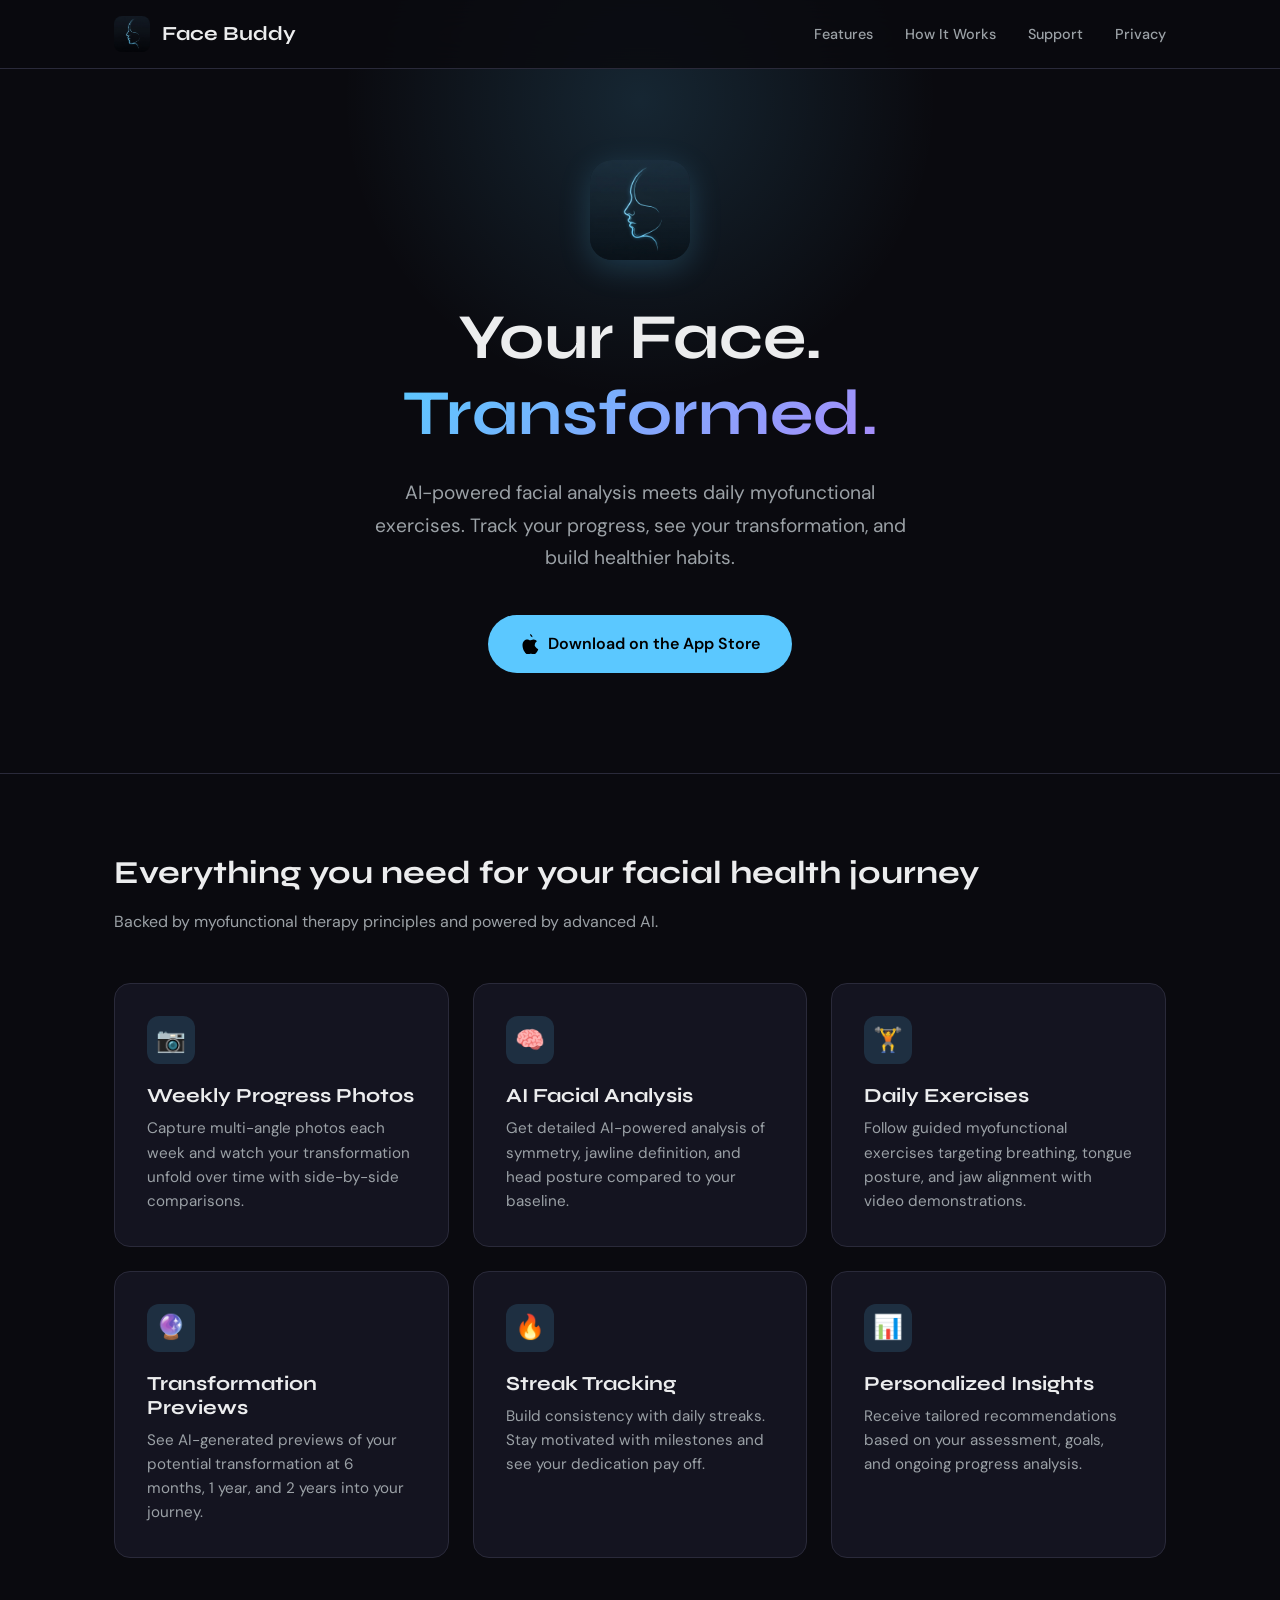
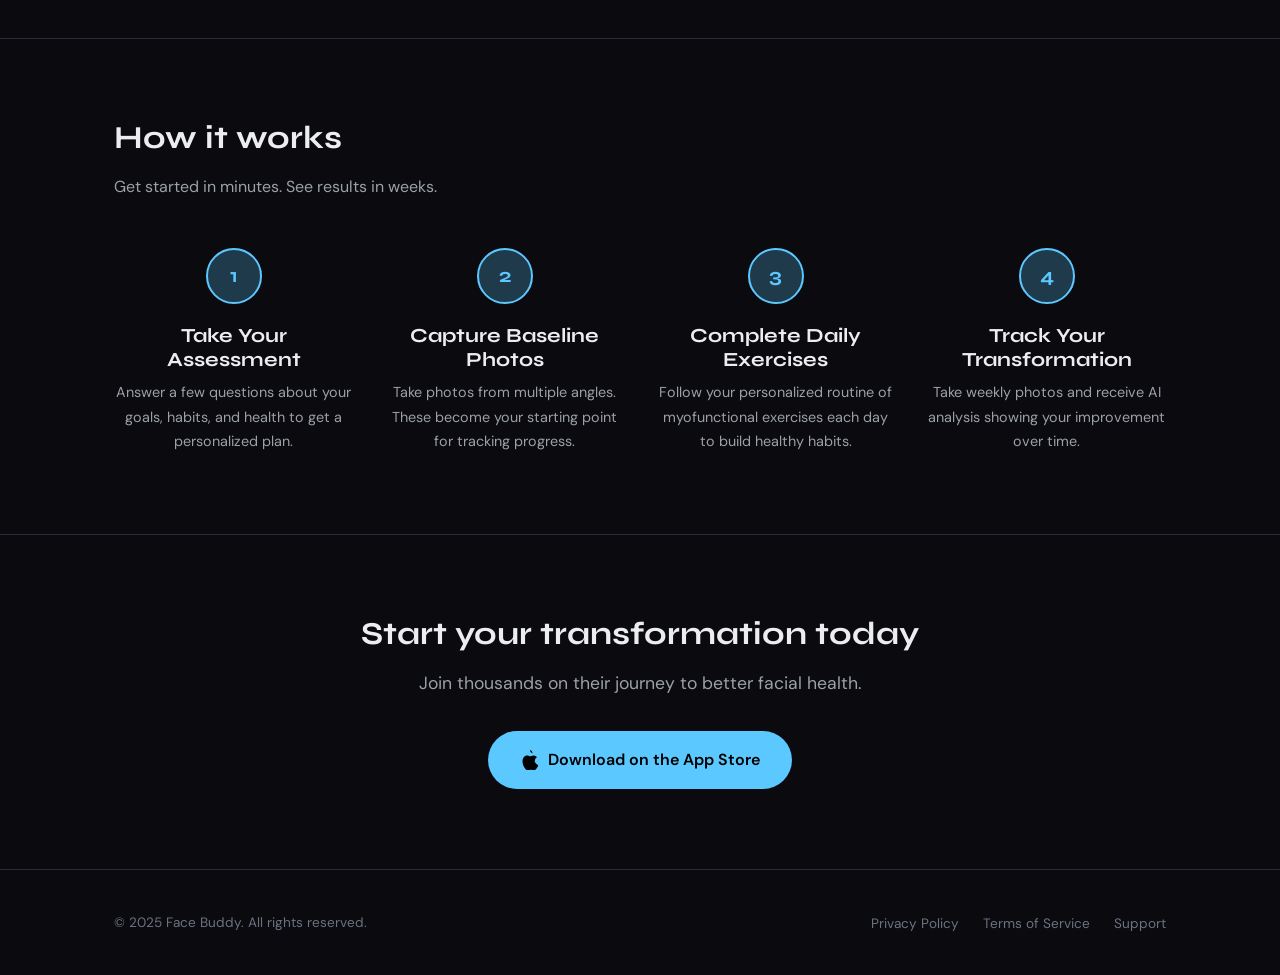
==== index.html @ db9b4263 "Initial Face Buddy website - landing page, privacy, terms, support" ====
<!DOCTYPE html>
<html lang="en">
<head>
  <meta charset="UTF-8">
  <meta name="viewport" content="width=device-width, initial-scale=1.0">
  <title>Face Buddy — AI-Powered Facial Health & Transformation</title>
  <meta name="description" content="Track your facial transformation with AI-powered analysis, daily myofunctional exercises, and weekly progress photos. Start your journey today.">
  <meta property="og:title" content="Face Buddy — AI-Powered Facial Health & Transformation">
  <meta property="og:description" content="Track your facial transformation with AI-powered analysis and daily exercises.">
  <meta property="og:type" content="website">
  <meta property="og:url" content="https://tryfacebuddy.com">
  <link rel="icon" type="image/png" href="favicon.png">
  <link rel="stylesheet" href="styles.css">
</head>
<body>

  <!-- Navigation -->
  <nav class="nav">
    <div class="container">
      <a href="/" class="nav__logo">
        <img src="icon.png" alt="Face Buddy icon">
        Face Buddy
      </a>
      <ul class="nav__links">
        <li><a href="#features">Features</a></li>
        <li><a href="#how-it-works">How It Works</a></li>
        <li><a href="support.html">Support</a></li>
        <li><a href="privacy.html">Privacy</a></li>
      </ul>
    </div>
  </nav>

  <!-- Hero -->
  <section class="hero">
    <div class="container">
      <img src="icon.png" alt="Face Buddy App Icon" class="hero__app-icon">
      <h1>Your Face.<br><span>Transformed.</span></h1>
      <p class="hero__subtitle">
        AI-powered facial analysis meets daily myofunctional exercises.
        Track your progress, see your transformation, and build healthier habits.
      </p>
      <a href="#" class="hero__cta">
        <svg width="20" height="20" viewBox="0 0 384 512" fill="currentColor"><path d="M318.7 268.7c-.2-36.7 16.4-64.4 50-84.8-18.8-27.1-46.8-42.2-83.3-45.6-34.7-3.3-72.7 20.5-86.7 20.5-14.8 0-48.3-19.5-74.1-19.5C63.2 140.2 0 185.3 0 287.4c0 30.1 5.5 61.2 16.4 93.5 14.6 42.1 67.2 145.4 122 143.7 28.8-.7 49.1-20.6 74.3-20.6 24.5 0 43.4 20.6 74.3 20 56.4-1 102.4-92.4 116.2-134.7-73.3-34.8-109.5-111.2-84.5-121.6zM256 80c0-31.2-22.6-72-64-80 0 31.2 22.6 72 64 80z"/></svg>
        Download on the App Store
      </a>
    </div>
  </section>

  <!-- Features -->
  <section id="features" class="section section--bordered">
    <div class="container">
      <h2>Everything you need for your facial health journey</h2>
      <p>Backed by myofunctional therapy principles and powered by advanced AI.</p>

      <div class="features__grid">
        <div class="feature-card">
          <div class="feature-card__icon">&#128247;</div>
          <h3>Weekly Progress Photos</h3>
          <p>Capture multi-angle photos each week and watch your transformation unfold over time with side-by-side comparisons.</p>
        </div>

        <div class="feature-card">
          <div class="feature-card__icon">&#129504;</div>
          <h3>AI Facial Analysis</h3>
          <p>Get detailed AI-powered analysis of symmetry, jawline definition, and head posture compared to your baseline.</p>
        </div>

        <div class="feature-card">
          <div class="feature-card__icon">&#127947;</div>
          <h3>Daily Exercises</h3>
          <p>Follow guided myofunctional exercises targeting breathing, tongue posture, and jaw alignment with video demonstrations.</p>
        </div>

        <div class="feature-card">
          <div class="feature-card__icon">&#128302;</div>
          <h3>Transformation Previews</h3>
          <p>See AI-generated previews of your potential transformation at 6 months, 1 year, and 2 years into your journey.</p>
        </div>

        <div class="feature-card">
          <div class="feature-card__icon">&#128293;</div>
          <h3>Streak Tracking</h3>
          <p>Build consistency with daily streaks. Stay motivated with milestones and see your dedication pay off.</p>
        </div>

        <div class="feature-card">
          <div class="feature-card__icon">&#128202;</div>
          <h3>Personalized Insights</h3>
          <p>Receive tailored recommendations based on your assessment, goals, and ongoing progress analysis.</p>
        </div>
      </div>
    </div>
  </section>

  <!-- How It Works -->
  <section id="how-it-works" class="section section--bordered">
    <div class="container">
      <h2>How it works</h2>
      <p>Get started in minutes. See results in weeks.</p>

      <div class="steps">
        <div class="step">
          <div class="step__number">1</div>
          <h3>Take Your Assessment</h3>
          <p>Answer a few questions about your goals, habits, and health to get a personalized plan.</p>
        </div>

        <div class="step">
          <div class="step__number">2</div>
          <h3>Capture Baseline Photos</h3>
          <p>Take photos from multiple angles. These become your starting point for tracking progress.</p>
        </div>

        <div class="step">
          <div class="step__number">3</div>
          <h3>Complete Daily Exercises</h3>
          <p>Follow your personalized routine of myofunctional exercises each day to build healthy habits.</p>
        </div>

        <div class="step">
          <div class="step__number">4</div>
          <h3>Track Your Transformation</h3>
          <p>Take weekly photos and receive AI analysis showing your improvement over time.</p>
        </div>
      </div>
    </div>
  </section>

  <!-- CTA -->
  <section class="cta-section section--bordered">
    <div class="container">
      <h2>Start your transformation today</h2>
      <p>Join thousands on their journey to better facial health.</p>
      <a href="#" class="hero__cta">
        <svg width="20" height="20" viewBox="0 0 384 512" fill="currentColor"><path d="M318.7 268.7c-.2-36.7 16.4-64.4 50-84.8-18.8-27.1-46.8-42.2-83.3-45.6-34.7-3.3-72.7 20.5-86.7 20.5-14.8 0-48.3-19.5-74.1-19.5C63.2 140.2 0 185.3 0 287.4c0 30.1 5.5 61.2 16.4 93.5 14.6 42.1 67.2 145.4 122 143.7 28.8-.7 49.1-20.6 74.3-20.6 24.5 0 43.4 20.6 74.3 20 56.4-1 102.4-92.4 116.2-134.7-73.3-34.8-109.5-111.2-84.5-121.6zM256 80c0-31.2-22.6-72-64-80 0 31.2 22.6 72 64 80z"/></svg>
        Download on the App Store
      </a>
    </div>
  </section>

  <!-- Footer -->
  <footer class="footer">
    <div class="container">
      <span class="footer__copy">&copy; 2025 Face Buddy. All rights reserved.</span>
      <ul class="footer__links">
        <li><a href="privacy.html">Privacy Policy</a></li>
        <li><a href="terms.html">Terms of Service</a></li>
        <li><a href="support.html">Support</a></li>
      </ul>
    </div>
  </footer>

</body>
</html>
---- styles.css ----
/* ============================================
   Face Buddy Website — Global Styles
   ============================================ */

@import url('https://fonts.googleapis.com/css2?family=DM+Sans:ital,opsz,wght@0,9..40,400;0,9..40,500;0,9..40,600;0,9..40,700;1,9..40,400&family=Syne:wght@600;700;800&display=swap');

/* Reset */
*, *::before, *::after {
  margin: 0;
  padding: 0;
  box-sizing: border-box;
}

:root {
  --bg-root: #0A0A0F;
  --bg-default: #141420;
  --bg-secondary: #1E1E2E;
  --border: #2A2A3A;
  --border-light: #3A3A4A;
  --text-primary: #ECEDEE;
  --text-secondary: #9BA1A6;
  --text-tertiary: #6B7280;
  --blue-500: #5BC8FF;
  --blue-600: #3AB8F0;
  --blue-glow: rgba(91, 200, 255, 0.15);
  --blue-glow-strong: rgba(91, 200, 255, 0.25);
  --success: #86EFAC;
  --warning: #FDE68A;
  --error: #FCA5A5;
  --radius-sm: 8px;
  --radius-md: 12px;
  --radius-lg: 16px;
  --radius-xl: 24px;
}

html {
  scroll-behavior: smooth;
}

body {
  font-family: 'DM Sans', -apple-system, BlinkMacSystemFont, sans-serif;
  background-color: var(--bg-root);
  color: var(--text-primary);
  line-height: 1.6;
  -webkit-font-smoothing: antialiased;
  -moz-osx-font-smoothing: grayscale;
}

a {
  color: var(--blue-500);
  text-decoration: none;
  transition: color 0.2s;
}

a:hover {
  color: var(--blue-600);
}

img {
  max-width: 100%;
  height: auto;
}

/* ============================================
   Typography
   ============================================ */

h1, h2, h3 {
  font-family: 'Syne', sans-serif;
  font-weight: 700;
  line-height: 1.2;
}

h1 { font-size: 3rem; }
h2 { font-size: 2rem; margin-bottom: 1rem; }
h3 { font-size: 1.25rem; margin-bottom: 0.5rem; }

p {
  color: var(--text-secondary);
  line-height: 1.7;
}

/* ============================================
   Layout
   ============================================ */

.container {
  max-width: 1100px;
  margin: 0 auto;
  padding: 0 24px;
}

.section {
  padding: 80px 0;
}

.section--bordered {
  border-top: 1px solid var(--border);
}

/* ============================================
   Navigation
   ============================================ */

.nav {
  position: fixed;
  top: 0;
  left: 0;
  right: 0;
  z-index: 100;
  padding: 16px 0;
  background: rgba(10, 10, 15, 0.85);
  backdrop-filter: blur(20px);
  -webkit-backdrop-filter: blur(20px);
  border-bottom: 1px solid var(--border);
}

.nav .container {
  display: flex;
  align-items: center;
  justify-content: space-between;
}

.nav__logo {
  display: flex;
  align-items: center;
  gap: 12px;
  font-family: 'Syne', sans-serif;
  font-weight: 700;
  font-size: 1.25rem;
  color: var(--text-primary);
}

.nav__logo img {
  width: 36px;
  height: 36px;
  border-radius: 8px;
}

.nav__links {
  display: flex;
  align-items: center;
  gap: 32px;
  list-style: none;
}

.nav__links a {
  color: var(--text-secondary);
  font-size: 0.9rem;
  font-weight: 500;
  transition: color 0.2s;
}

.nav__links a:hover {
  color: var(--text-primary);
}

/* ============================================
   Hero
   ============================================ */

.hero {
  padding: 160px 0 100px;
  text-align: center;
  position: relative;
  overflow: hidden;
}

.hero::before {
  content: '';
  position: absolute;
  top: -200px;
  left: 50%;
  transform: translateX(-50%);
  width: 600px;
  height: 600px;
  background: radial-gradient(circle, var(--blue-glow) 0%, transparent 70%);
  pointer-events: none;
}

.hero h1 {
  font-size: clamp(2.5rem, 6vw, 4rem);
  margin-bottom: 24px;
  position: relative;
}

.hero h1 span {
  background: linear-gradient(135deg, var(--blue-500), #A78BFA);
  -webkit-background-clip: text;
  -webkit-text-fill-color: transparent;
  background-clip: text;
}

.hero__subtitle {
  font-size: 1.2rem;
  color: var(--text-secondary);
  max-width: 560px;
  margin: 0 auto 40px;
  line-height: 1.7;
}

.hero__cta {
  display: inline-flex;
  align-items: center;
  gap: 8px;
  padding: 16px 32px;
  background: var(--blue-500);
  color: #000;
  font-weight: 600;
  font-size: 1rem;
  border-radius: 50px;
  transition: background 0.2s, transform 0.15s;
}

.hero__cta:hover {
  background: var(--blue-600);
  color: #000;
  transform: translateY(-1px);
}

.hero__app-icon {
  width: 100px;
  height: 100px;
  border-radius: 22px;
  margin: 0 auto 32px;
  box-shadow: 0 8px 32px rgba(91, 200, 255, 0.2);
}

/* ============================================
   Features
   ============================================ */

.features__grid {
  display: grid;
  grid-template-columns: repeat(auto-fit, minmax(280px, 1fr));
  gap: 24px;
  margin-top: 48px;
}

.feature-card {
  background: var(--bg-default);
  border: 1px solid var(--border);
  border-radius: var(--radius-lg);
  padding: 32px;
  transition: border-color 0.3s, transform 0.2s;
}

.feature-card:hover {
  border-color: var(--border-light);
  transform: translateY(-2px);
}

.feature-card__icon {
  width: 48px;
  height: 48px;
  border-radius: var(--radius-md);
  background: var(--blue-glow);
  display: flex;
  align-items: center;
  justify-content: center;
  margin-bottom: 20px;
  font-size: 1.5rem;
}

.feature-card h3 {
  color: var(--text-primary);
  margin-bottom: 8px;
}

.feature-card p {
  font-size: 0.95rem;
  line-height: 1.6;
}

/* ============================================
   How It Works
   ============================================ */

.steps {
  display: grid;
  grid-template-columns: repeat(auto-fit, minmax(220px, 1fr));
  gap: 32px;
  margin-top: 48px;
  counter-reset: step;
}

.step {
  text-align: center;
  position: relative;
}

.step__number {
  width: 56px;
  height: 56px;
  border-radius: 50%;
  background: var(--blue-glow-strong);
  border: 2px solid var(--blue-500);
  display: flex;
  align-items: center;
  justify-content: center;
  margin: 0 auto 20px;
  font-family: 'Syne', sans-serif;
  font-weight: 700;
  font-size: 1.25rem;
  color: var(--blue-500);
}

.step h3 {
  margin-bottom: 8px;
}

.step p {
  font-size: 0.9rem;
}

/* ============================================
   CTA Section
   ============================================ */

.cta-section {
  text-align: center;
  padding: 80px 0;
}

.cta-section h2 {
  margin-bottom: 16px;
}

.cta-section p {
  margin-bottom: 32px;
  font-size: 1.1rem;
}

/* ============================================
   Footer
   ============================================ */

.footer {
  border-top: 1px solid var(--border);
  padding: 40px 0;
}

.footer .container {
  display: flex;
  align-items: center;
  justify-content: space-between;
  flex-wrap: wrap;
  gap: 16px;
}

.footer__copy {
  color: var(--text-tertiary);
  font-size: 0.85rem;
}

.footer__links {
  display: flex;
  gap: 24px;
  list-style: none;
}

.footer__links a {
  color: var(--text-tertiary);
  font-size: 0.85rem;
  transition: color 0.2s;
}

.footer__links a:hover {
  color: var(--text-secondary);
}

/* ============================================
   Legal Pages (Privacy, Support, Terms)
   ============================================ */

.legal {
  padding: 140px 0 80px;
}

.legal h1 {
  font-size: 2.5rem;
  margin-bottom: 8px;
}

.legal__updated {
  color: var(--text-tertiary);
  font-size: 0.9rem;
  margin-bottom: 48px;
}

.legal h2 {
  font-size: 1.4rem;
  margin-top: 40px;
  margin-bottom: 12px;
  color: var(--text-primary);
}

.legal h3 {
  font-size: 1.1rem;
  margin-top: 24px;
  margin-bottom: 8px;
  color: var(--text-primary);
}

.legal p {
  margin-bottom: 16px;
  font-size: 0.95rem;
  line-height: 1.8;
}

.legal ul, .legal ol {
  margin: 12px 0 20px 24px;
  color: var(--text-secondary);
}

.legal li {
  margin-bottom: 8px;
  font-size: 0.95rem;
  line-height: 1.6;
}

/* ============================================
   Support Page
   ============================================ */

.support-card {
  background: var(--bg-default);
  border: 1px solid var(--border);
  border-radius: var(--radius-lg);
  padding: 32px;
  margin-bottom: 24px;
}

.support-card h3 {
  margin-bottom: 12px;
}

.support-card a {
  font-weight: 600;
}

.support-grid {
  display: grid;
  grid-template-columns: repeat(auto-fit, minmax(300px, 1fr));
  gap: 24px;
  margin-top: 32px;
}

/* ============================================
   Responsive
   ============================================ */

@media (max-width: 768px) {
  h1 { font-size: 2.2rem; }
  h2 { font-size: 1.5rem; }

  .hero { padding: 130px 0 60px; }
  .section { padding: 60px 0; }

  .nav__links {
    gap: 16px;
  }

  .footer .container {
    flex-direction: column;
    text-align: center;
  }
}

@media (max-width: 480px) {
  .nav__links {
    display: none;
  }
}
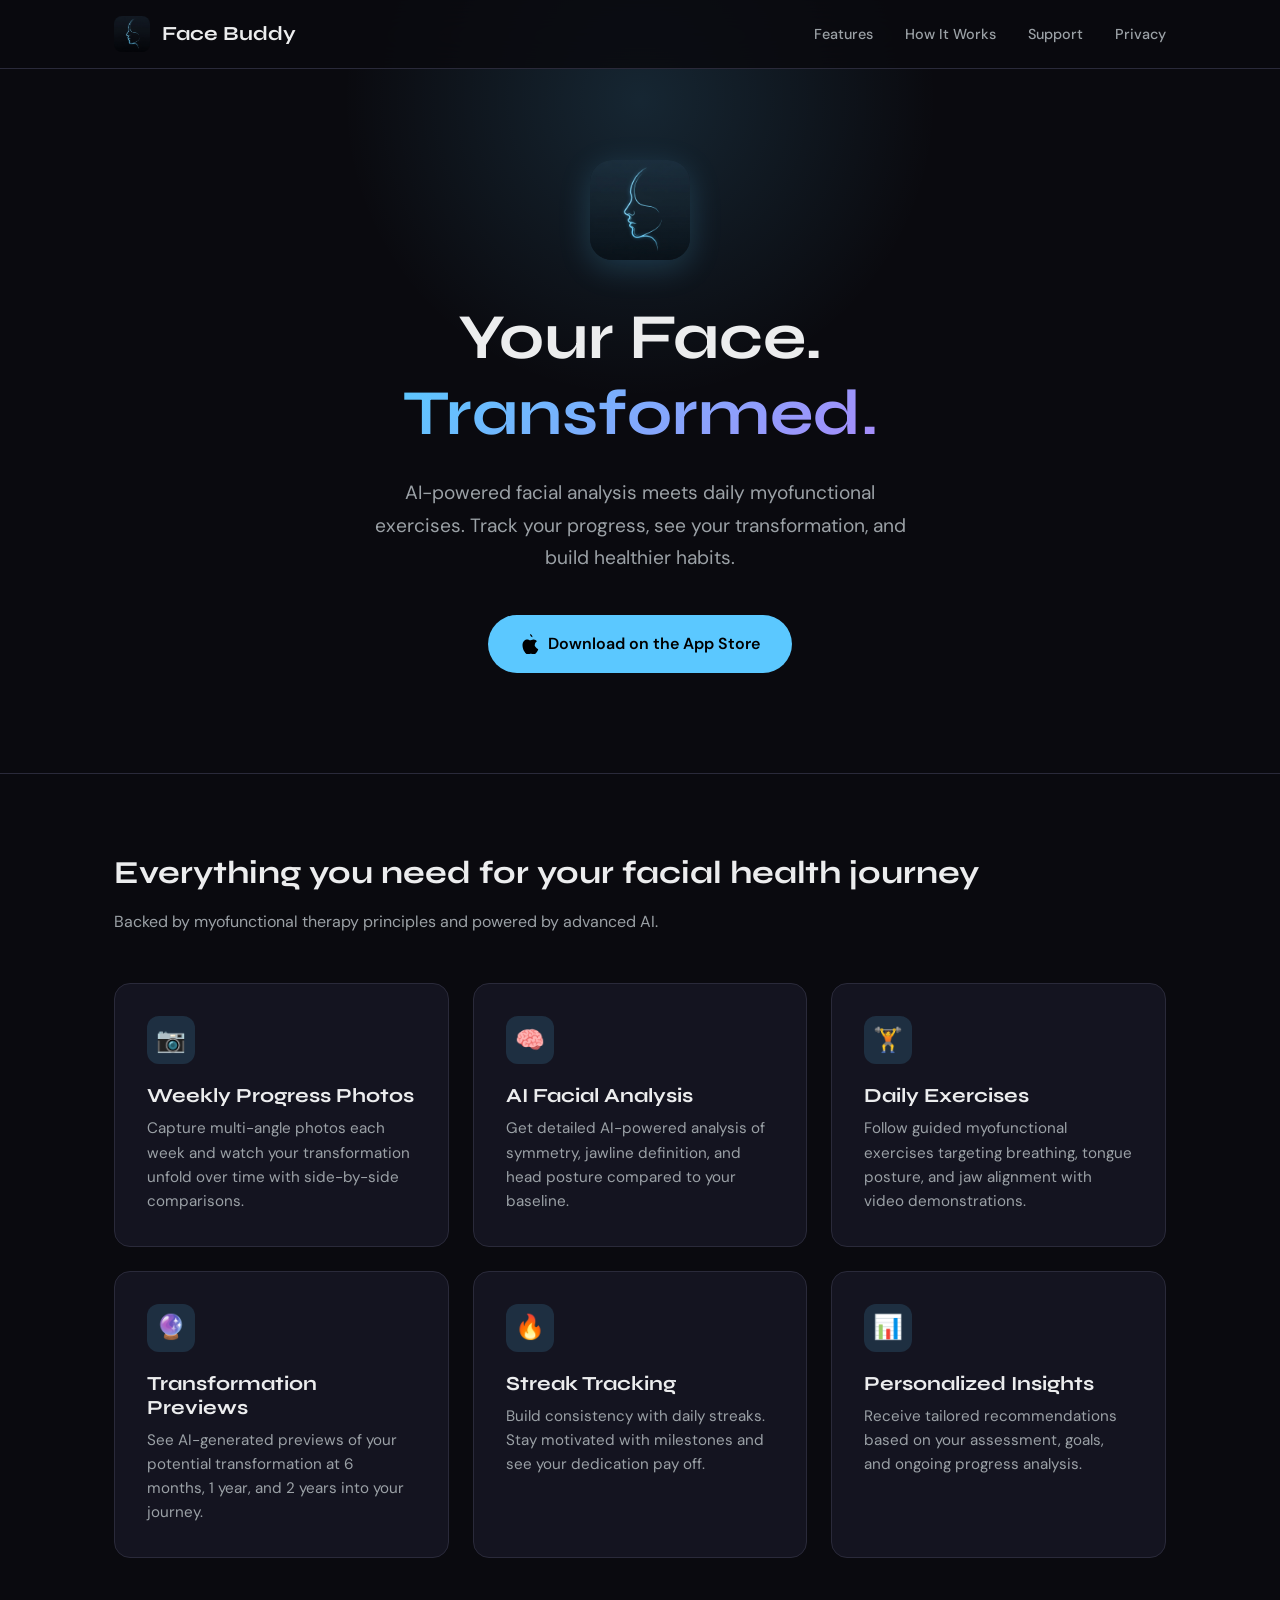
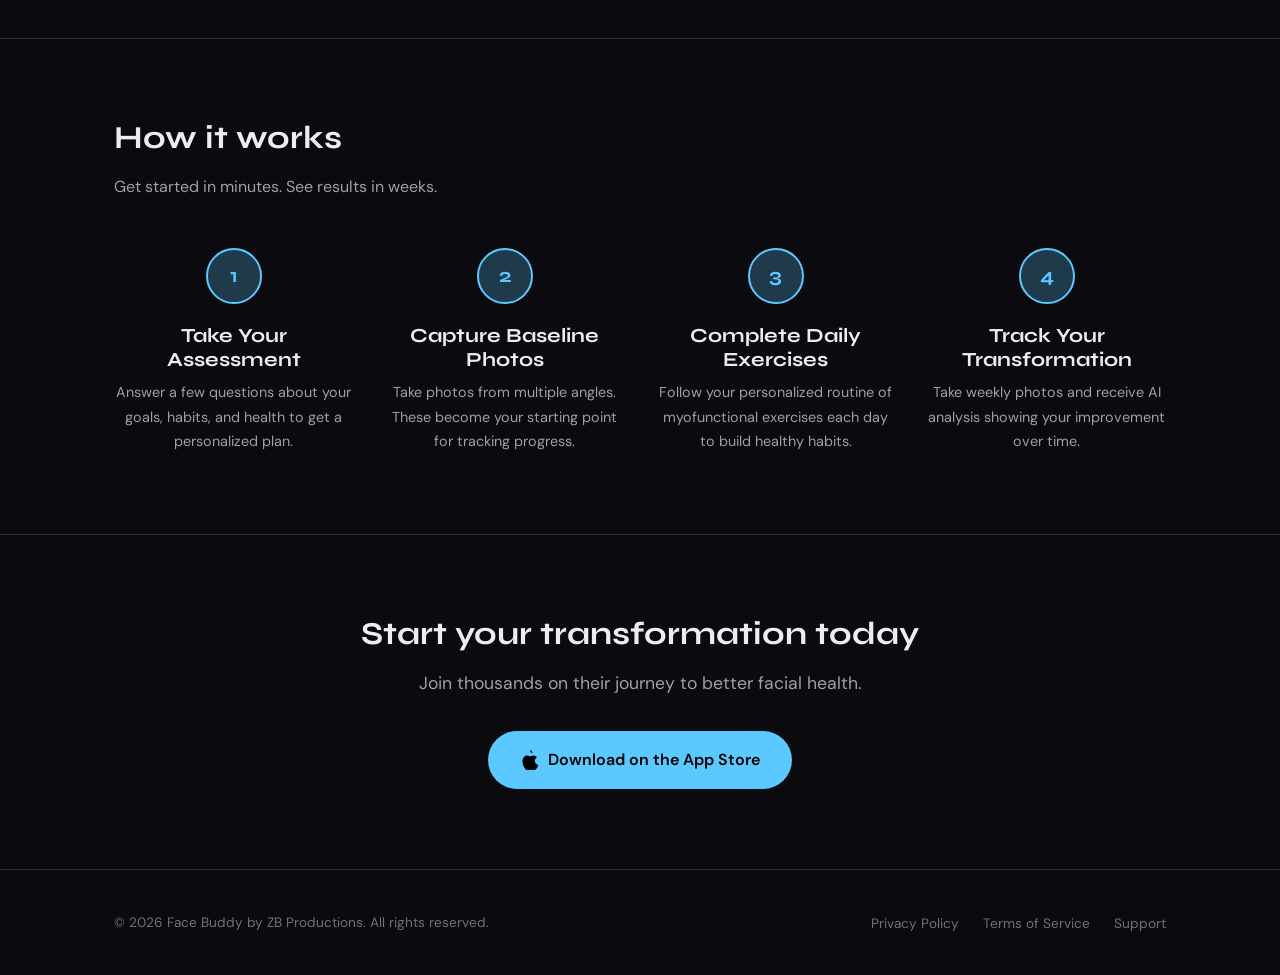
==== commit ef258870: "Address Apple review rejection (5.1.1(i) / 5.1.2(i)) Rewrite privacy.html to satisfy Apple's privacy" ====
--- a/index.html
+++ b/index.html
@@ -141,7 +141,7 @@
   <!-- Footer -->
   <footer class="footer">
     <div class="container">
-      <span class="footer__copy">&copy; 2025 Face Buddy. All rights reserved.</span>
+      <span class="footer__copy">&copy; 2026 Face Buddy by ZB Productions. All rights reserved.</span>
       <ul class="footer__links">
         <li><a href="privacy.html">Privacy Policy</a></li>
         <li><a href="terms.html">Terms of Service</a></li>
